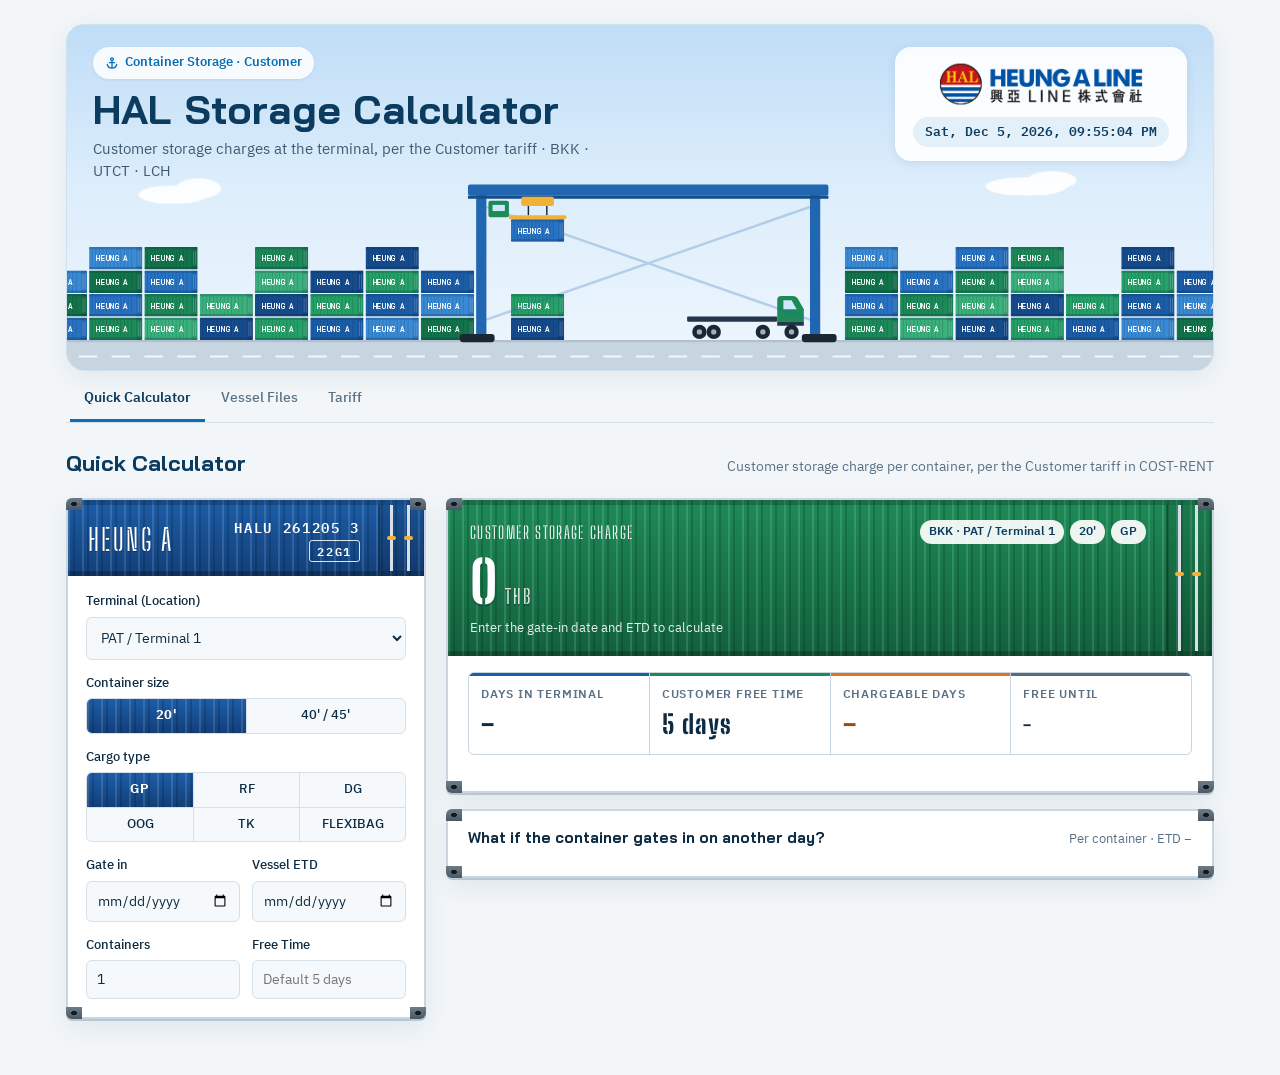
==== index.html @ 751716df "Terminal list: merge LCIT B5 and C3 into LCIT B5/C3 Co-Authored-By: Claude Sonnet 5.5 <noreply@anthr" ====
<!doctype html>
<html lang="en">
<head>
<meta charset="utf-8">
<meta name="viewport" content="width=device-width,initial-scale=1,viewport-fit=cover">
<title>HAL Storage Calculator</title>
<link rel="preconnect" href="https://fonts.googleapis.com">
<link rel="preconnect" href="https://fonts.gstatic.com" crossorigin>
<link rel="stylesheet" href="https://fonts.googleapis.com/css2?family=Bai+Jamjuree:wght@500;600;700&family=IBM+Plex+Sans+Thai:wght@400;500;600&family=IBM+Plex+Mono:wght@400;500;600&family=Big+Shoulders+Stencil+Display:wght@700;800&display=swap">
<link rel="stylesheet" href="assets/app.css?v=20261013n">
</head>
<body>
<header class="hero">
  <div class="hero-card">
    <div class="hero-top">
      <div class="hero-copy">
        <span class="hero-pill"><svg viewBox="0 0 16 16" width="14" height="14" aria-hidden="true"><path d="M8 2.2a1.6 1.6 0 1 1 0 3.2 1.6 1.6 0 0 1 0-3.2zM8 5.4v8.4M5 7.6h6M2.6 9.6c.4 2.6 2.6 4.2 5.4 4.2s5-1.6 5.4-4.2" fill="none" stroke="currentColor" stroke-width="1.5" stroke-linecap="round"/></svg>Container Storage · Customer</span>
        <h1>HAL Storage Calculator</h1>
        <p>Customer storage charges at the terminal, per the Customer tariff · BKK · UTCT · LCH</p>
      </div>
      <div class="hero-brand">
        <img class="brand-logo" src="logo.png?v=20261013n" alt="Heung-A Line 興亞LINE株式會社" width="234" height="53">
        <span class="hero-clock" id="hero-clock">&nbsp;</span>
      </div>
    </div>
    <div class="hero-scene" id="hero-scene"></div>
  </div>
  <nav aria-label="Pages">
    <a href="./" aria-current="page">Quick Calculator</a>
    <a href="file.html">Vessel Files</a>
    <a href="tariff.html">Tariff</a>
  </nav>
</header>

<main>
<div class="page-h"><h2>Quick Calculator</h2><p>Customer storage charge per container, per the Customer tariff in COST-RENT</p></div>
<section id="view-quick" class="qc">
  <form class="panel ctr" id="qform" autocomplete="off">
    <div class="ctr-band blue" aria-hidden="true">
      <span class="ctr-brand stencil">HEUNG A</span>
      <span class="ctr-plate"><span class="ctr-no" id="q-ctrno">HALU 261013 0</span><span class="ctr-iso" id="q-iso">22G1</span></span>
      <span class="ctr-doors"></span>
    </div>
    <div class="field">
      <label for="q-loc">Terminal (Location)</label>
      <select id="q-loc"></select>
    </div>
    <div class="field">
      <span class="label" style="text-transform:none;letter-spacing:0;font-size:13px;color:var(--ink);font-weight:500">Container size</span>
      <div class="seg" role="radiogroup" aria-label="Container size">
        <input type="radio" name="size" id="q-s20" value="20'" checked><label for="q-s20">20'</label>
        <input type="radio" name="size" id="q-s40" value="40'"><label for="q-s40">40' / 45'</label>
      </div>
    </div>
    <div class="field">
      <span class="label" style="text-transform:none;letter-spacing:0;font-size:13px;color:var(--ink);font-weight:500">Cargo type</span>
      <div class="seg g3" role="radiogroup" aria-label="Cargo type">
        <input type="radio" name="cargo" id="q-gp" value="GP" checked><label for="q-gp">GP</label>
        <input type="radio" name="cargo" id="q-rf" value="RF"><label for="q-rf">RF</label>
        <input type="radio" name="cargo" id="q-dg" value="DG"><label for="q-dg">DG</label>
        <input type="radio" name="cargo" id="q-oog" value="OOG"><label for="q-oog">OOG</label>
        <input type="radio" name="cargo" id="q-tk" value="TK"><label for="q-tk">TK</label>
        <input type="radio" name="cargo" id="q-flexi" value="FLEXIBAG"><label for="q-flexi">FLEXIBAG</label>
      </div>
    </div>
    <div class="row2">
      <div class="field"><label for="q-in">Gate in</label><input type="date" id="q-in"></div>
      <div class="field"><label for="q-etd">Vessel ETD</label><input type="date" id="q-etd"></div>
    </div>
    <div class="row2">
      <div class="field"><label for="q-qty">Containers</label><input type="number" id="q-qty" min="1" step="1" value="1" inputmode="numeric"></div>
      <div class="field"><label for="q-sft">Free Time</label><input type="number" id="q-sft" min="0" step="1" placeholder="None" inputmode="numeric"></div>
    </div>
  </form>

  <div class="result">
    <article class="panel ticket ctr" aria-live="polite">
      <div class="ctr-band green ticket-top">
        <div class="ticket-sum">
          <span class="band-label stencil">Customer storage charge</span>
          <div class="big" id="r-total">0<small>THB</small></div>
          <span class="band-note" id="r-note"></span>
        </div>
        <div class="chips" id="r-chips"></div>
        <span class="ctr-doors"></span>
      </div>
      <div class="timeline">
        <div><span class="label">Days in terminal</span><span class="v" id="r-stay">–</span></div>
        <div><span class="label">Customer free time</span><span class="v" id="r-ft">–</span></div>
        <div><span class="label">Chargeable days</span><span class="v hot" id="r-days">–</span></div>
        <div><span class="label">Free until</span><span class="v" id="r-freeuntil" style="font-size:16px">–</span></div>
      </div>
      <table class="brk"><tbody id="r-brk"></tbody></table>
    </article>

    <article class="panel strip ctr">
      <div class="strip-head">
        <h3 style="font-size:15px">What if the container gates in on another day?</h3>
        <span class="total-note">Per container · ETD <span class="mono" id="s-etd"></span></span>
      </div>
      <div class="bars" id="s-bars"></div>
    </article>
  </div>
</section>
</main>

<script src="assets/core.js?v=20261013n"></script>
<script src="assets/hero.js?v=20261013n"></script>
<script src="assets/quick.js?v=20261013n"></script>
</body>
</html>
---- assets/app.css ----
/* Layout: light harbour-office look. White header with a navy deck stripe and container-stack mark, page tabs as links;
   pages: quick calculator (form + result), vessel files (area tiles over a yard-list table), tariff.
   Single light theme by choice: sea blue for navigation, signal orange for money owed, navy for emphasis. */
:root{
  color-scheme:light;
  --bg:#F2F6F9; --surface:#FFFFFF; --sunken:#F6F9FB; --ink:#0D2B42; --muted:#5A7186; --line:#D5E0E8;
  --head:#0B3B5E; --head-ink:#FFFFFF; --head-muted:#A9C3D6;
  --sea:#0A6EB4; --sea-soft:#E3F0FA;
  --accent:#E2731C; --accent-soft:#FDEEDF; --accent-ink:#9A4A0C;
  --good:#1E8455; --good-soft:#E0F3EA; --warn:#C0352B; --warn-soft:#FBE7E5; --dg:#C0352B; --rf:#0F7A9A; --rf-soft:#E0F2F7;
  --f-display:"Bai Jamjuree","IBM Plex Sans Thai",system-ui,sans-serif;
  --f-body:"IBM Plex Sans Thai",system-ui,-apple-system,"Segoe UI",sans-serif;
  --f-mono:"IBM Plex Mono",ui-monospace,Consolas,monospace;
  --r:8px;
}
*{box-sizing:border-box}
body{background:var(--bg);color:var(--ink);font-family:var(--f-body);font-size:14px;line-height:1.5}
.num,.mono{font-family:var(--f-mono);font-variant-numeric:tabular-nums}
h1,h2,h3{font-family:var(--f-display);text-wrap:balance;margin:0}
button,input,select{font:inherit;color:inherit}
:focus-visible{outline:2px solid var(--sea);outline-offset:2px}

/* hero header: sky card with title, HEUNG A LINE brand + clock, animated container yard; page tabs underneath */
.hero{max-width:1180px;margin:0 auto;padding:16px 16px 0}
.hero-card{position:relative;border-radius:18px;overflow:hidden;border:1px solid #CFE0EE;
  background:linear-gradient(180deg,#BFDDF7 0%,#DCEDFB 45%,#EEF6FD 100%);box-shadow:0 6px 24px rgba(11,59,94,.08)}
.hero-top{position:relative;z-index:1;display:flex;flex-wrap:wrap;justify-content:space-between;align-items:flex-start;gap:16px 24px;padding:22px 26px 0}
.hero-copy{display:grid;gap:8px;min-width:0;max-width:62ch}
.hero-pill{display:inline-flex;align-items:center;gap:6px;width:fit-content;padding:6px 12px;border-radius:999px;background:rgba(255,255,255,.85);color:var(--sea);font-weight:600;font-size:13px;box-shadow:0 1px 3px rgba(11,59,94,.08)}
.hero h1{font-family:var(--f-display);font-size:clamp(26px,3.4vw,40px);font-weight:700;color:var(--head);letter-spacing:.005em;line-height:1.1}
.hero-copy p{margin:0;color:#3D5A73;font-size:15px}
.hero-brand{display:grid;gap:10px;justify-items:center;padding:14px 18px;border-radius:16px;background:rgba(255,255,255,.9);box-shadow:0 2px 10px rgba(11,59,94,.10)}
.brand-logo{display:block;height:auto;width:clamp(180px,16vw,234px);max-width:100%}
.hal-badge{display:grid;place-items:center;width:44px;height:44px;border-radius:50%;background:linear-gradient(180deg,#C8312B 0 50%,#1C5DA8 50% 100%);color:#fff;font-family:var(--f-display);font-weight:700;font-size:13px;letter-spacing:.04em;box-shadow:inset 0 0 0 2px #fff,0 0 0 1px #1C5DA8}
.brand-name{display:grid;line-height:1.1}
.brand-name b{font-family:var(--f-display);font-size:22px;font-weight:700;color:#1C5DA8;letter-spacing:.02em}
.brand-name small{font-size:11.5px;color:var(--muted);letter-spacing:.12em;text-transform:uppercase}
.hero-clock{font-family:var(--f-mono);font-size:13px;font-weight:600;color:var(--head);background:var(--sea-soft);padding:5px 12px;border-radius:999px;font-variant-numeric:tabular-nums}
.hero-scene{height:clamp(150px,16vw,210px);margin-top:-18px}
.hero-scene svg{display:block}
.hero nav{display:flex;gap:2px;flex-wrap:wrap;padding:6px 4px 0;border-bottom:1px solid var(--line)}
.hero nav a{display:block;border-bottom:3px solid transparent;color:var(--muted);padding:10px 14px 11px;font-weight:500;text-decoration:none;white-space:nowrap}
.hero nav a:hover{color:var(--head)}
.hero nav a[aria-current="page"]{color:var(--head);font-weight:600;border-bottom-color:var(--sea)}
.hero-clock{white-space:nowrap}
@media (max-width:640px){.hero-clock{font-size:11.5px;padding:4px 10px}.hero-top{padding:16px 16px 0}.hero-brand{justify-items:start;width:100%}.brand-name b{font-size:18px}}
.page-h{display:flex;flex-wrap:wrap;align-items:baseline;justify-content:space-between;gap:4px 16px;margin-bottom:18px}
.page-h h2{font-size:22px;color:var(--head)}
.page-h p{margin:0;color:var(--muted);font-size:13.5px;max-width:70ch}
a{color:var(--sea)}

main{max-width:1180px;margin:0 auto;padding-inline:16px;padding-block:24px 48px}
.panel{background:var(--surface);border:1px solid var(--line);border-radius:var(--r)}
.label{font-size:11.5px;text-transform:uppercase;letter-spacing:.07em;color:var(--muted);font-weight:600}

/* quick calc */
.qc{display:grid;grid-template-columns:minmax(0,360px) minmax(0,1fr);gap:20px;align-items:start}
@media (max-width:820px){.qc{grid-template-columns:minmax(0,1fr)}}
form.panel{padding:18px;display:grid;gap:14px}
.field{display:grid;gap:5px}
.field label{font-size:13px;font-weight:500}
.field small{color:var(--muted);font-size:12px}
.row2{display:grid;grid-template-columns:1fr 1fr;gap:12px}
input[type=date],input[type=number],input[type=search],select{width:100%;background:var(--sunken);border:1px solid var(--line);border-radius:6px;padding:8px 10px;min-height:38px}
.seg{display:flex;border:1px solid var(--line);border-radius:6px;overflow:hidden;background:var(--sunken)}
.seg input{position:absolute;opacity:0;pointer-events:none}
.seg label{flex:1;text-align:center;padding:7px 4px;cursor:pointer;font-size:13px;border-left:1px solid var(--line)}
.seg label:first-of-type{border-left:0}
.seg input:checked+label{background:var(--head);color:var(--head-ink);font-weight:600}
.seg input:focus-visible+label{outline:2px solid var(--sea);outline-offset:-2px}
.seg.g3{display:grid;grid-template-columns:repeat(3,minmax(0,1fr))}
.seg.g3 label:nth-of-type(3n+1){border-left:0}
.seg.g3 label:nth-of-type(n+4){border-top:1px solid var(--line)}
.divider{border:0;border-top:1px dashed var(--line);margin:2px 0}

.result{display:grid;gap:16px;min-width:0}
.ticket{padding:20px;display:grid;gap:16px}
.ticket-top{display:flex;flex-wrap:wrap;justify-content:space-between;gap:12px;align-items:flex-start}
.chips{display:flex;flex-wrap:wrap;gap:6px}
.chip{display:inline-flex;align-items:center;gap:4px;font-size:12px;font-weight:600;padding:2px 8px;border-radius:999px;background:var(--sunken);border:1px solid var(--line);color:var(--muted);white-space:nowrap}
.chip.dg{background:var(--warn-soft);color:var(--dg);border-color:transparent}
.chip.rf{background:var(--rf-soft);color:var(--rf);border-color:transparent}
.chip.acc{background:var(--accent-soft);color:var(--accent-ink);border-color:transparent}
.chip.ok{background:var(--good-soft);color:var(--good);border-color:transparent}
.big{font-family:var(--f-mono);font-size:40px;font-weight:600;line-height:1.05;font-variant-numeric:tabular-nums}
.big small{font-size:15px;color:var(--muted);font-weight:500;margin-left:6px}
.total-note{color:var(--muted);font-size:13px}
.timeline{display:grid;grid-template-columns:repeat(4,minmax(0,1fr));gap:1px;background:var(--line);border:1px solid var(--line);border-radius:6px;overflow:hidden}
@media (max-width:520px){.timeline{grid-template-columns:repeat(2,minmax(0,1fr))}}
.timeline div{background:var(--sunken);padding:10px 12px;display:grid;gap:2px}
.timeline .v{font-family:var(--f-mono);font-size:20px;font-weight:600}
.timeline .v.hot{color:var(--accent-ink)}
table{border-collapse:collapse;width:100%}
.brk td{padding:7px 0;border-bottom:1px solid var(--line)}
.brk td:last-child{text-align:right}
.brk tr:last-child td{border-bottom:0}
.brk .diff td{color:var(--muted);font-size:12.5px}
.cust{padding:16px 20px;display:grid;gap:10px}
.cust-grid{display:flex;flex-wrap:wrap;gap:8px 28px}
.cust-grid div{display:grid}
.cust-grid .v{font-family:var(--f-mono);font-size:18px;font-weight:600}

.strip{padding:16px 20px;display:grid;gap:10px}
.strip-head{display:flex;justify-content:space-between;flex-wrap:wrap;gap:6px;align-items:baseline}
.bars{display:grid;gap:3px}
.bar{display:grid;grid-template-columns:118px minmax(0,1fr) 80px;gap:10px;align-items:center;font-size:12.5px;padding:1px 4px;border-radius:4px}
.bar .d{font-family:var(--f-mono);color:var(--muted);white-space:nowrap}
.bar .track{height:12px;background:var(--sunken);border-radius:3px;position:relative;overflow:hidden}
.bar .fill{position:absolute;inset:0 auto 0 0;background:var(--line);border-radius:3px}
.bar.free .fill{background:var(--good-soft)}
.bar.paid .fill{background:var(--accent)}
.bar .a{font-family:var(--f-mono);text-align:right;font-variant-numeric:tabular-nums}
.bar.sel{background:var(--accent-soft)}
.bar.sel .d,.bar.sel .a{color:var(--accent-ink);font-weight:600}

/* file mode */
.drop{border:2px dashed var(--line);border-radius:var(--r);padding:26px 20px;text-align:center;display:grid;gap:8px;justify-items:center;background:var(--surface);cursor:pointer;transition:border-color .15s,background .15s}
.drop:hover,.drop.over{border-color:var(--sea);background:var(--sea-soft)}
.drop strong{font-family:var(--f-display);font-size:17px}
.drop p{margin:0;color:var(--muted);font-size:13px;max-width:60ch}
.btn{border:1px solid var(--line);background:var(--surface);border-radius:6px;padding:7px 12px;cursor:pointer;font-weight:500;min-height:36px}
.btn:hover{border-color:var(--sea)}
.btn.primary{background:var(--head);color:var(--head-ink);border-color:var(--head)}
.files{display:flex;flex-wrap:wrap;gap:8px;align-items:center;margin-top:14px}
.areas{display:grid;grid-template-columns:repeat(4,minmax(0,1fr));gap:12px;margin-top:18px}
@media (max-width:860px){.areas{grid-template-columns:repeat(2,minmax(0,1fr))}}
@media (max-width:420px){.areas{grid-template-columns:minmax(0,1fr)}}
.area{padding:14px 16px;display:grid;gap:6px;border-top:4px solid var(--line)}
.area.has{border-top-color:var(--accent)}
.area.grand{background:var(--head);color:var(--head-ink);border-color:var(--head)}
.area.grand .label,.area.grand .sub{color:var(--head-muted)}
.area .amt{font-family:var(--f-mono);font-size:24px;font-weight:600}
.area .sub{color:var(--muted);font-size:12.5px}
.section-h{display:flex;flex-wrap:wrap;justify-content:space-between;align-items:center;gap:10px;margin:26px 0 10px}
.section-h h2{font-size:18px}
.tools{display:flex;flex-wrap:wrap;gap:8px;align-items:center}
.tools input[type=search]{width:220px;min-height:36px}
.filt{display:flex;border:1px solid var(--line);border-radius:6px;overflow:hidden}
.filt button{border:0;border-left:1px solid var(--line);background:var(--surface);padding:6px 11px;cursor:pointer;min-height:34px}
.filt button:first-child{border-left:0}
.filt button[aria-pressed="true"]{background:var(--head);color:var(--head-ink)}
.check{display:inline-flex;gap:6px;align-items:center;font-size:13px;cursor:pointer}
.scroll{overflow-x:auto;border:1px solid var(--line);border-radius:var(--r);background:var(--surface)}
.grid th{font-size:11.5px;text-transform:uppercase;letter-spacing:.05em;color:var(--muted);text-align:left;padding:9px 10px;border-bottom:1px solid var(--line);background:var(--sunken);white-space:nowrap;position:sticky;top:0}
.grid td{padding:7px 10px;border-bottom:1px solid var(--line);white-space:nowrap;vertical-align:middle}
.grid tr:last-child td{border-bottom:0}
.grid .r{text-align:right}
.grid td.shp{max-width:240px;overflow:hidden;text-overflow:ellipsis}
.grid tr.paid td.amt{color:var(--accent-ink);font-weight:600}
.grid tfoot td{background:var(--sunken);font-weight:600;border-top:1px solid var(--line)}
.ftin{width:58px;min-height:30px;padding:3px 6px;text-align:right;background:var(--sunken);border:1px solid var(--line);border-radius:4px;font-family:var(--f-mono)}
.ftin.set{border-color:var(--accent);background:var(--accent-soft);color:var(--accent-ink)}
.slots{display:flex;flex-wrap:wrap;gap:8px;width:100%}
.slot{display:inline-flex;gap:6px;align-items:center;padding:5px 10px;border-radius:6px;border:1px dashed var(--line);color:var(--muted);font-weight:600;font-size:13px}
.slot span{font-weight:400}
.slot.on{border-style:solid;border-color:var(--good);color:var(--good);background:var(--good-soft)}
.chip .x{border:0;background:none;color:inherit;cursor:pointer;padding:0 0 0 4px;font-size:15px;line-height:1}
.dash-top{display:flex;flex-wrap:wrap;gap:8px;align-items:center;margin-bottom:16px}
.dash-top select{width:auto;min-height:36px}
.dash-top .spacer{flex:1}
.dash-empty{padding:24px;display:grid;gap:6px;text-align:center;justify-items:center}
.dash-empty p{margin:0;color:var(--muted);max-width:60ch}
.hbars{display:grid;gap:4px}
.hb{display:grid;grid-template-columns:minmax(110px,190px) minmax(0,1fr) 110px;gap:10px;align-items:center;font-size:12.5px;padding:2px 4px;border-radius:4px}
.hb:hover{background:var(--sunken)}
.hb .lab{white-space:nowrap;overflow:hidden;text-overflow:ellipsis}
.hb .track{position:relative;height:12px}
.hb .fillbar{position:absolute;left:0;top:0;bottom:0;background:var(--accent);border-radius:0 3px 3px 0}
.hb .zero{position:absolute;left:0;top:0;bottom:0;width:2px;background:var(--line)}
.hb .val{text-align:right;font-family:var(--f-mono);font-variant-numeric:tabular-nums;color:var(--muted)}
.hb .val b{color:var(--ink)}
.hbars.wide .hb{grid-template-columns:minmax(180px,300px) minmax(0,1fr) 110px}
.hbars.wide .hb .lab{white-space:normal;overflow:visible;line-height:1.3}
.dash-grid{display:grid;grid-template-columns:repeat(2,minmax(0,1fr));gap:16px}
@media (max-width:860px){.dash-grid{grid-template-columns:minmax(0,1fr)}.hb{grid-template-columns:110px minmax(0,1fr) 92px}.hbars.wide .hb{grid-template-columns:minmax(0,1fr) 110px;row-gap:3px}.hbars.wide .hb .lab{grid-column:1/-1}}
.dash-grid .panel{padding:14px 16px;min-width:0}
.dash-grid h3{font-size:15px;margin-bottom:2px}
.linkbtn{background:none;border:0;padding:0;color:var(--rf);cursor:pointer;text-decoration:underline;font:inherit;text-align:left}
.btn.sm{min-height:28px;padding:3px 9px;font-size:12.5px}
.btn.danger{color:var(--warn);border-color:var(--warn)}
tr.detail>td{background:var(--sunken);padding:10px}
tr.detail .scroll{max-height:420px;overflow:auto}
.warns{margin-top:14px;padding:12px 16px;background:var(--warn-soft);color:var(--warn);border-radius:var(--r);font-size:13px;display:grid;gap:3px}
.empty{color:var(--muted);text-align:center;padding:24px}
.copybox{width:100%;height:120px;margin-top:8px;font-family:var(--f-mono);font-size:12px;background:var(--sunken);border:1px solid var(--line);border-radius:6px;padding:8px}

/* tariff */
.tariff{display:grid;grid-template-columns:repeat(2,minmax(0,1fr));gap:16px}
@media (max-width:820px){.tariff{grid-template-columns:minmax(0,1fr)}}
.tcard{padding:16px 18px;display:grid;gap:10px;min-width:0}
.tcard h3{font-size:16px;display:flex;gap:8px;align-items:center;flex-wrap:wrap}
.tcard p{margin:0;color:var(--muted);font-size:13px}
.tt th,.tt td{padding:6px 8px;border-bottom:1px solid var(--line);text-align:right;white-space:nowrap}
.tt th:first-child,.tt td:first-child{text-align:left}
.tt th{font-size:11.5px;color:var(--muted);font-weight:600}
.notes{margin-top:16px;padding:16px 18px;display:grid;gap:6px;font-size:13.5px}
.notes ul{margin:0;padding-left:18px;display:grid;gap:4px}
@media (prefers-reduced-motion:reduce){*{transition:none!important}}
/* CUST ETD (customer side) */
.cetd{width:138px;min-height:30px;padding:3px 6px;background:var(--sunken);border:1px solid var(--line);border-radius:4px;font-family:var(--f-mono);font-size:12.5px}
.cetd.set{border-color:var(--sea);background:var(--sea-soft);color:var(--head)}
.cetd.miss{border-color:var(--accent);border-style:dashed}
.grid th.cc{background:var(--sea-soft);color:var(--head)}
.grid td.cc{background:var(--sunken)}
.grid td.camt{color:var(--accent-ink);font-weight:600}
.csum{margin:0 0 12px;padding:14px 16px;display:flex;flex-wrap:wrap;align-items:baseline;gap:6px 18px;background:var(--surface);border:1px solid var(--line);border-left:4px solid var(--accent);border-radius:var(--r)}
.csum .amt{font-family:var(--f-mono);font-size:24px;font-weight:600;color:var(--head)}
.csum .amt small{font-size:13px;color:var(--muted);font-weight:500}
.csum .miss{color:var(--accent-ink)}

/* full-width page (vessel files): wide tables fit the screen */
body.wide main, body.wide .hero{max-width:none}
body.wide main{padding-inline:clamp(16px,2vw,32px)}
body.wide .hero{padding-inline:clamp(16px,2vw,32px)}
body.wide .grid th, body.wide .grid td{padding-inline:7px}
body.wide .grid td.shp{max-width:220px}
.grid input.ftin{width:56px;min-width:56px}
.grid input.cetd{width:136px;min-width:136px}

/* keep hidden things hidden on hosts without a reset (e.g. GitHub Pages) */
[hidden]{display:none!important}

/* full-width tables: wrap long text instead of scrolling sideways */
body.wide .grid{font-size:13px}
body.wide .grid th{white-space:normal;line-height:1.25;vertical-align:bottom}
body.wide .grid td{padding-block:6px}
body.wide .grid td.shp{white-space:normal;max-width:none;min-width:150px;overflow:visible;text-overflow:clip;line-height:1.3}
body.wide .grid td.mono{font-size:12.5px}
body.wide .grid td[style*="display:flex"]{flex-wrap:wrap}

/* ===== Quick Calculator: container look =====
   panels = container sides: corrugated steel bands, corner castings, door locking rods, stencil markings */
:root{
  --ctr-blue:#1C5DA8; --ctr-blue-d:#123F78; --ctr-green:#1D8A57; --ctr-green-d:#12613C; --steel:#5C6B78;
  --f-stencil:"Big Shoulders Stencil Display","Bai Jamjuree",Impact,sans-serif;
  /* corrugation: light/dark ribs every 14px */
  --ribs:repeating-linear-gradient(90deg,rgba(255,255,255,.13) 0 2px,rgba(255,255,255,0) 2px 5px,rgba(0,0,0,.16) 5px 7px,rgba(0,0,0,0) 7px 14px);
  /* ISO corner casting (steel block) and its oval hole, drawn as separate layers per corner */
  --cast:linear-gradient(#6E7C88,#4B5864);
  --hole:radial-gradient(ellipse 3px 2.2px at 50% 50%,#0E1B26 92%,transparent 100%);
}
.stencil{font-family:var(--f-stencil);text-transform:uppercase;letter-spacing:.08em}
.ctr{position:relative;border:2px solid #C9D6E2;border-radius:6px;box-shadow:0 2px 0 #B8C7D4,0 10px 24px rgba(11,59,94,.08)}
.ctr::after{content:"";position:absolute;inset:-2px;pointer-events:none;border-radius:6px;z-index:2;
  background:
    var(--hole) left top/16px 12px no-repeat,var(--hole) right top/16px 12px no-repeat,
    var(--hole) left bottom/16px 12px no-repeat,var(--hole) right bottom/16px 12px no-repeat,
    var(--cast) left top/16px 12px no-repeat,var(--cast) right top/16px 12px no-repeat,
    var(--cast) left bottom/16px 12px no-repeat,var(--cast) right bottom/16px 12px no-repeat}
.ctr-band{position:relative;color:#fff;overflow:hidden;
  box-shadow:inset 0 5px 0 rgba(0,0,0,.20),inset 0 -5px 0 rgba(0,0,0,.24)}
.ctr-band.blue{background:var(--ribs),linear-gradient(180deg,var(--ctr-blue),var(--ctr-blue-d))}
.ctr-band.green{background:var(--ribs),linear-gradient(180deg,var(--ctr-green),var(--ctr-green-d))}
/* door end: two locking rods with handles on the right edge */
.ctr-doors{position:absolute;top:5px;bottom:5px;right:0;width:46px;
  background:linear-gradient(90deg,rgba(0,0,0,.22) 0 2px,transparent 2px),
    linear-gradient(90deg,transparent 12px,#D7E0E8 12px 15px,transparent 15px 29px,#D7E0E8 29px 32px,transparent 32px),
    rgba(0,0,0,.10)}
.ctr-doors::before,.ctr-doors::after{content:"";position:absolute;width:9px;height:4px;border-radius:2px;background:#F2B23A;top:46%}
.ctr-doors::before{left:9px}.ctr-doors::after{left:26px}

/* form: blue container */
form.ctr{padding-top:0}
form.ctr .ctr-band{margin:0 -18px 2px;padding:16px 64px 14px 20px;border-radius:4px 4px 0 0;display:flex;flex-wrap:wrap;align-items:center;justify-content:space-between;gap:8px 14px}
.ctr-brand{font-size:30px;line-height:1;text-shadow:0 1px 0 rgba(0,0,0,.25)}
.ctr-plate{display:grid;justify-items:end;gap:3px;font-family:var(--f-mono);font-weight:600}
.ctr-no{font-size:14px;letter-spacing:.12em}
.ctr-iso{font-size:12px;letter-spacing:.14em;padding:1px 7px;border:1.5px solid rgba(255,255,255,.85);border-radius:3px}

/* segmented choices: selected one becomes a little corrugated container */
.seg input:checked+label{background:var(--ribs),linear-gradient(180deg,var(--ctr-blue),var(--ctr-blue-d));color:#fff;font-weight:700;letter-spacing:.04em}
.seg input[value="RF"]:checked+label,.seg input[value="TK"]:checked+label{background:var(--ribs),linear-gradient(180deg,var(--ctr-green),var(--ctr-green-d))}
.seg input[value="DG"]:checked+label{background:var(--ribs),linear-gradient(180deg,#C0352B,#8E231C)}

/* result: green container */
.ticket.ctr{padding-top:0}
.ticket.ctr .ctr-band{margin:0 -20px;padding:20px 66px 18px 22px;border-radius:4px 4px 0 0;display:flex;flex-wrap:wrap;justify-content:space-between;align-items:flex-start;gap:12px}
.ticket-sum{display:grid;gap:6px}
.band-label{font-size:17px;opacity:.95}
.ticket.ctr .big{font-family:var(--f-stencil);font-size:58px;font-weight:800;letter-spacing:.03em;color:#fff;text-shadow:0 2px 0 rgba(0,0,0,.25)}
.ticket.ctr .big small{color:rgba(255,255,255,.85);font-family:var(--f-stencil);font-size:20px;letter-spacing:.1em}
.band-note{font-size:13px;color:rgba(255,255,255,.9)}
.ticket.ctr .chips .chip{background:rgba(255,255,255,.92);border-color:transparent;color:var(--head)}
.ticket.ctr .chips .chip.rf{color:var(--rf)}.ticket.ctr .chips .chip.dg{color:var(--dg)}.ticket.ctr .chips .chip.acc{color:var(--accent-ink)}
/* timeline cells look like stencilled data panels on a door */
.ticket.ctr .timeline{background:#C9D6E2;border-color:#C9D6E2}
.ticket.ctr .timeline div{background:var(--surface);border-top:3px solid var(--ctr-blue)}
.ticket.ctr .timeline div:nth-child(2){border-top-color:var(--ctr-green)}
.ticket.ctr .timeline div:nth-child(3){border-top-color:var(--accent)}
.ticket.ctr .timeline div:nth-child(4){border-top-color:var(--steel)}
.ticket.ctr .timeline .v{font-family:var(--f-stencil);font-size:26px;font-weight:800;letter-spacing:.03em}

/* what-if strip: bars are little containers */
.strip.ctr .bar .track{height:14px;border-radius:2px;background:#EAF0F5}
.strip.ctr .bar.paid .fill{background:var(--ribs),linear-gradient(180deg,var(--ctr-blue),var(--ctr-blue-d));border-radius:2px}
.strip.ctr .bar.free .fill{background:var(--ribs),linear-gradient(180deg,#8FD3B0,#6DBF95);opacity:.55;border-radius:2px}
.strip.ctr .bar.sel{background:var(--accent-soft)}
.strip.ctr .bar.sel .fill{background:var(--ribs),linear-gradient(180deg,#F08A2E,#C9661A)}

@media (max-width:520px){.ctr-brand{font-size:24px}.ticket.ctr .big{font-size:44px}.ticket.ctr .ctr-band{padding-right:56px}}
/* keep form fields inside the container box on narrow screens */
.qc .row2{grid-template-columns:minmax(0,1fr) minmax(0,1fr)}
.qc input,.qc select{min-width:0;max-width:100%}
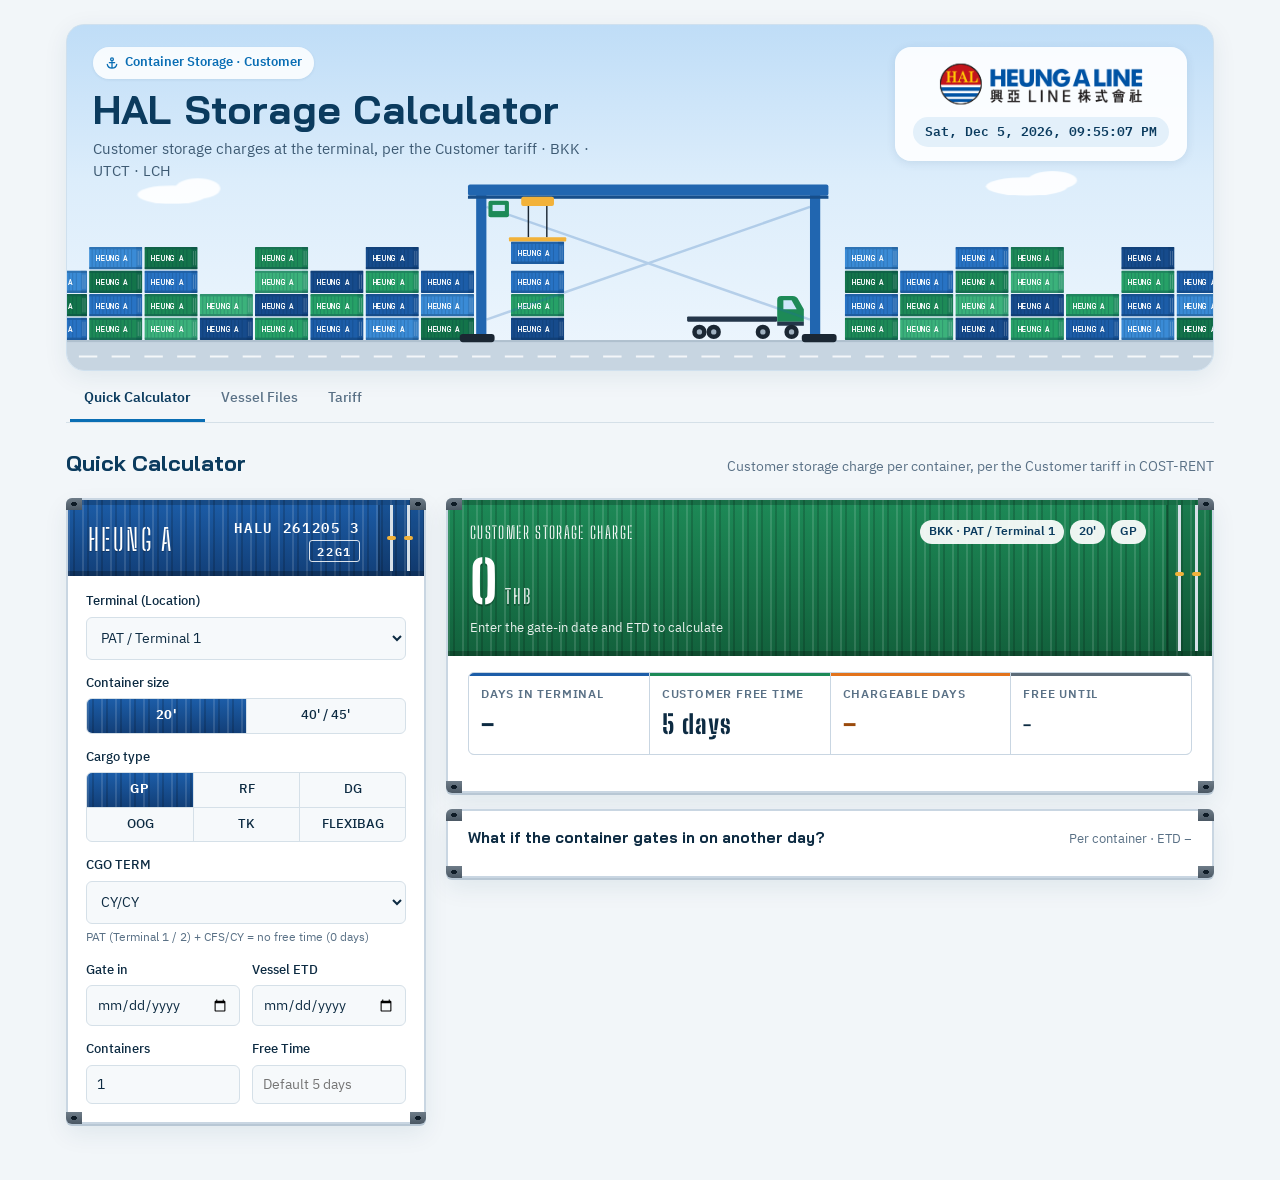
==== commit 1f6ee11b: "Restore CGO TERM: PAT + CFS/CY means no customer free time - Quick Calculator has the CGO TERM selec" ====
--- a/index.html
+++ b/index.html
@@ -7,7 +7,7 @@
 <link rel="preconnect" href="https://fonts.googleapis.com">
 <link rel="preconnect" href="https://fonts.gstatic.com" crossorigin>
 <link rel="stylesheet" href="https://fonts.googleapis.com/css2?family=Bai+Jamjuree:wght@500;600;700&family=IBM+Plex+Sans+Thai:wght@400;500;600&family=IBM+Plex+Mono:wght@400;500;600&family=Big+Shoulders+Stencil+Display:wght@700;800&display=swap">
-<link rel="stylesheet" href="assets/app.css?v=20261013n">
+<link rel="stylesheet" href="assets/app.css?v=20261013o">
 </head>
 <body>
 <header class="hero">
@@ -19,7 +19,7 @@
         <p>Customer storage charges at the terminal, per the Customer tariff · BKK · UTCT · LCH</p>
       </div>
       <div class="hero-brand">
-        <img class="brand-logo" src="logo.png?v=20261013n" alt="Heung-A Line 興亞LINE株式會社" width="234" height="53">
+        <img class="brand-logo" src="logo.png?v=20261013o" alt="Heung-A Line 興亞LINE株式會社" width="234" height="53">
         <span class="hero-clock" id="hero-clock">&nbsp;</span>
       </div>
     </div>
@@ -63,6 +63,11 @@
         <input type="radio" name="cargo" id="q-flexi" value="FLEXIBAG"><label for="q-flexi">FLEXIBAG</label>
       </div>
     </div>
+    <div class="field">
+      <label for="q-cgo">CGO TERM</label>
+      <select id="q-cgo"><option value="CY/CY">CY/CY</option><option value="CFS/CY">CFS/CY</option></select>
+      <small>PAT (Terminal 1 / 2) + CFS/CY = no free time (0 days)</small>
+    </div>
     <div class="row2">
       <div class="field"><label for="q-in">Gate in</label><input type="date" id="q-in"></div>
       <div class="field"><label for="q-etd">Vessel ETD</label><input type="date" id="q-etd"></div>
@@ -104,8 +109,8 @@
 </section>
 </main>
 
-<script src="assets/core.js?v=20261013n"></script>
-<script src="assets/hero.js?v=20261013n"></script>
-<script src="assets/quick.js?v=20261013n"></script>
+<script src="assets/core.js?v=20261013o"></script>
+<script src="assets/hero.js?v=20261013o"></script>
+<script src="assets/quick.js?v=20261013o"></script>
 </body>
 </html>
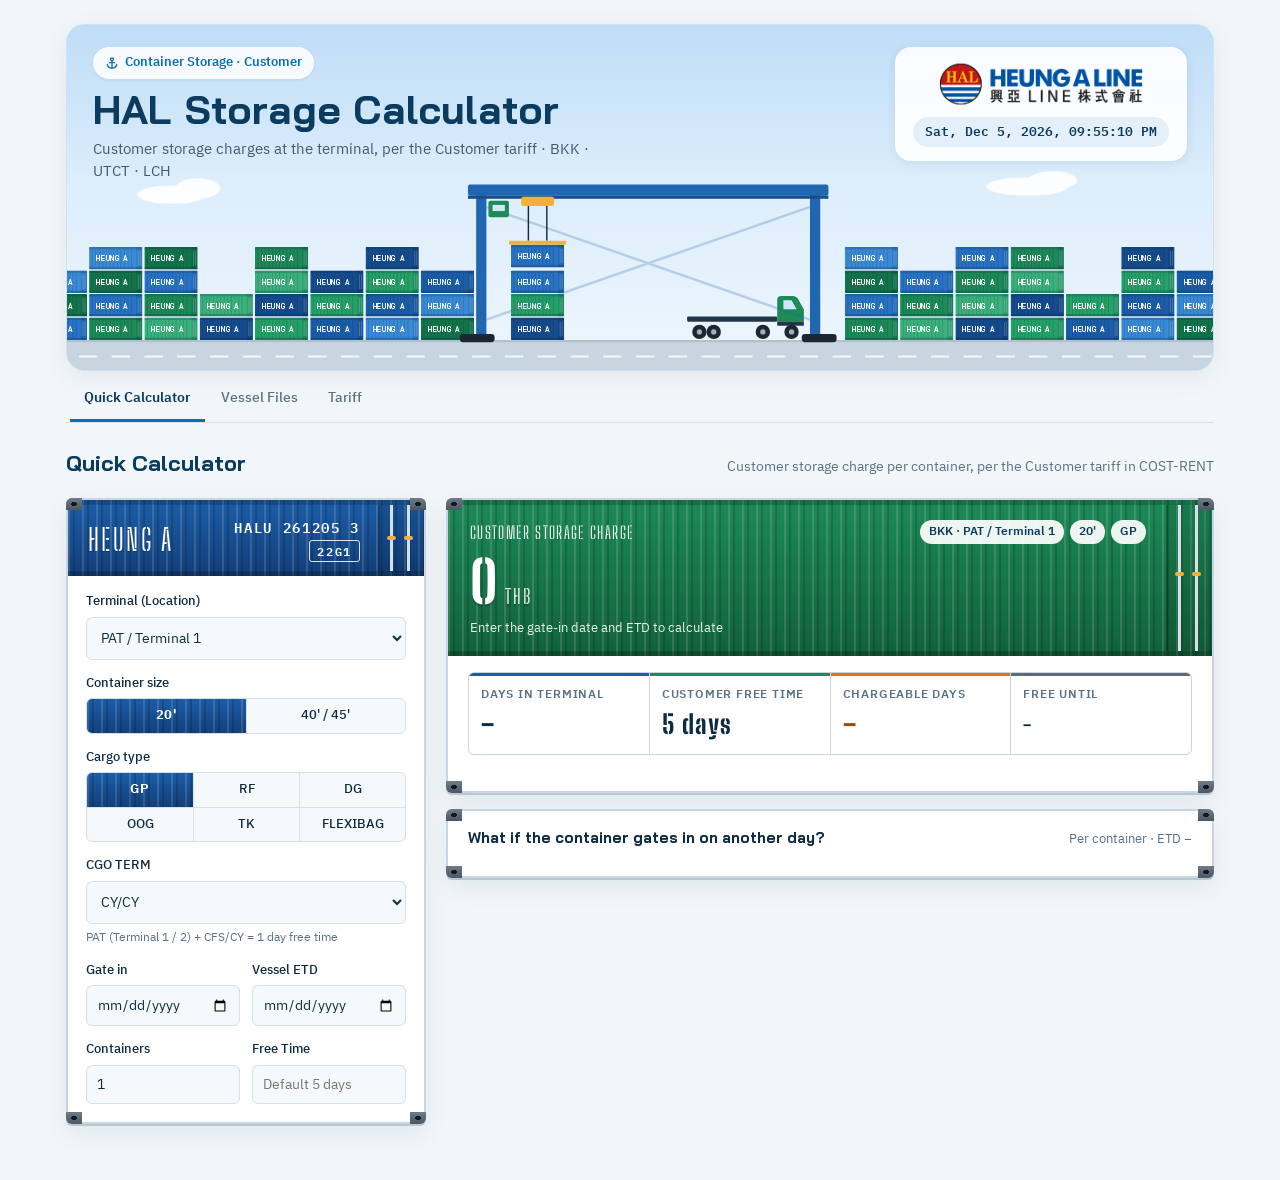
==== commit 871a3cc3: "PAT + CFS/CY free time is 1 day (was 0) Single PAT_CFS_FT constant drives the customer free time on " ====
--- a/index.html
+++ b/index.html
@@ -7,7 +7,7 @@
 <link rel="preconnect" href="https://fonts.googleapis.com">
 <link rel="preconnect" href="https://fonts.gstatic.com" crossorigin>
 <link rel="stylesheet" href="https://fonts.googleapis.com/css2?family=Bai+Jamjuree:wght@500;600;700&family=IBM+Plex+Sans+Thai:wght@400;500;600&family=IBM+Plex+Mono:wght@400;500;600&family=Big+Shoulders+Stencil+Display:wght@700;800&display=swap">
-<link rel="stylesheet" href="assets/app.css?v=20261013o">
+<link rel="stylesheet" href="assets/app.css?v=20261013p">
 </head>
 <body>
 <header class="hero">
@@ -19,7 +19,7 @@
         <p>Customer storage charges at the terminal, per the Customer tariff · BKK · UTCT · LCH</p>
       </div>
       <div class="hero-brand">
-        <img class="brand-logo" src="logo.png?v=20261013o" alt="Heung-A Line 興亞LINE株式會社" width="234" height="53">
+        <img class="brand-logo" src="logo.png?v=20261013p" alt="Heung-A Line 興亞LINE株式會社" width="234" height="53">
         <span class="hero-clock" id="hero-clock">&nbsp;</span>
       </div>
     </div>
@@ -66,7 +66,7 @@
     <div class="field">
       <label for="q-cgo">CGO TERM</label>
       <select id="q-cgo"><option value="CY/CY">CY/CY</option><option value="CFS/CY">CFS/CY</option></select>
-      <small>PAT (Terminal 1 / 2) + CFS/CY = no free time (0 days)</small>
+      <small>PAT (Terminal 1 / 2) + CFS/CY = 1 day free time</small>
     </div>
     <div class="row2">
       <div class="field"><label for="q-in">Gate in</label><input type="date" id="q-in"></div>
@@ -109,8 +109,8 @@
 </section>
 </main>
 
-<script src="assets/core.js?v=20261013o"></script>
-<script src="assets/hero.js?v=20261013o"></script>
-<script src="assets/quick.js?v=20261013o"></script>
+<script src="assets/core.js?v=20261013p"></script>
+<script src="assets/hero.js?v=20261013p"></script>
+<script src="assets/quick.js?v=20261013p"></script>
 </body>
 </html>
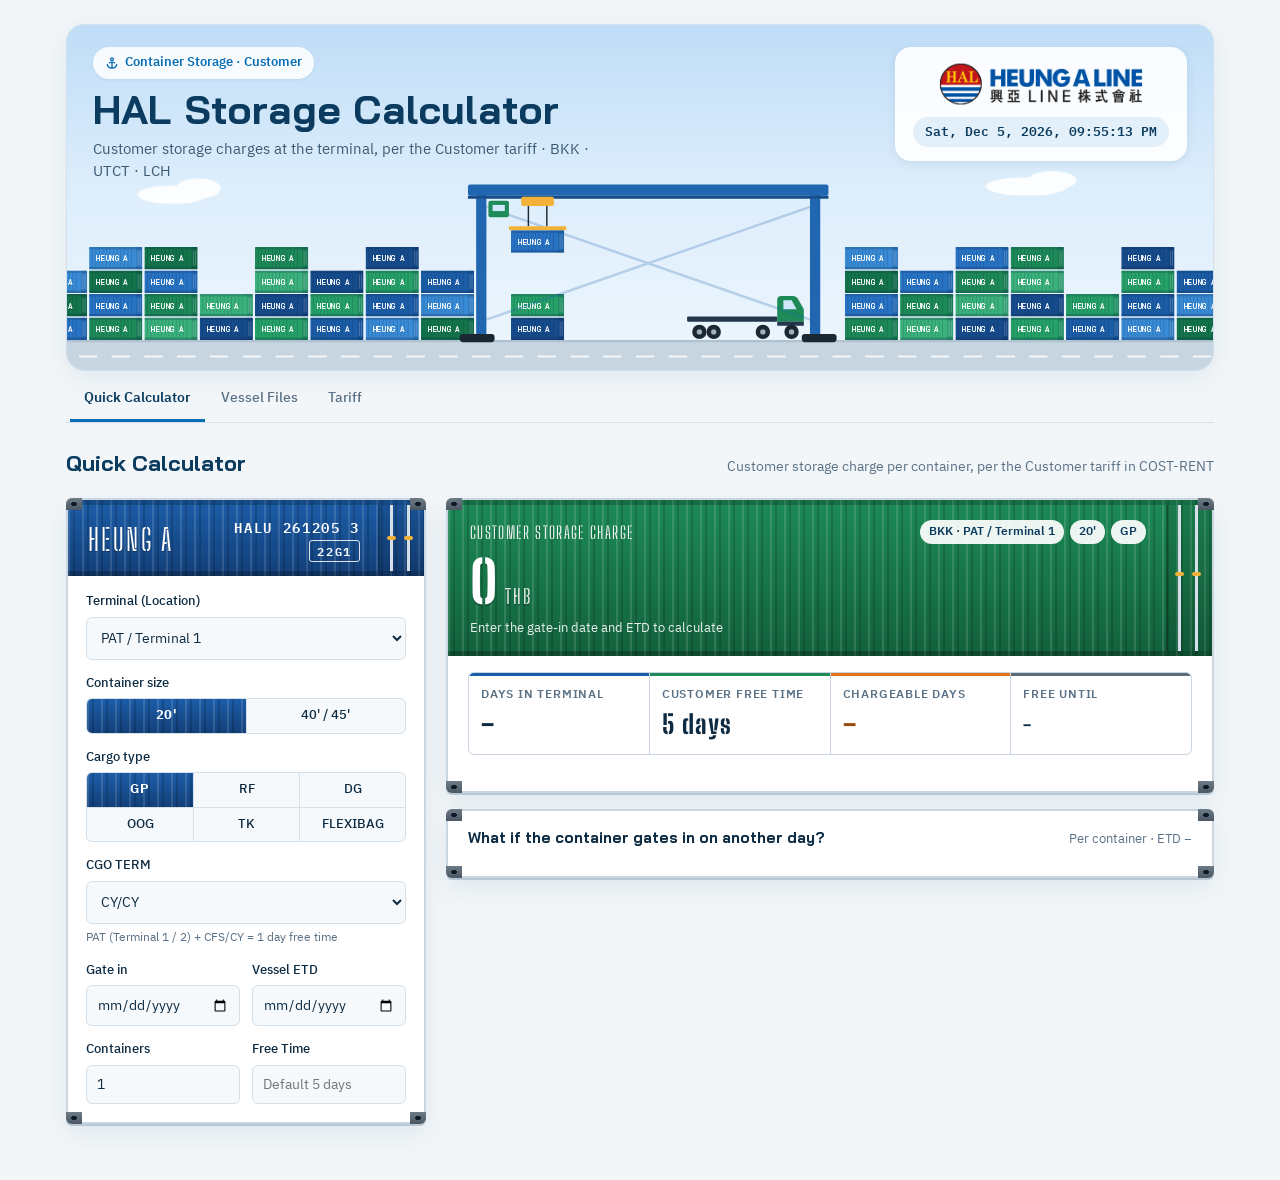
==== commit 49866a0b: "Vessel Files: draft billing emails for Outlook - "Draft billing emails" builds one draft per booking" ====
--- a/index.html
+++ b/index.html
@@ -7,7 +7,7 @@
 <link rel="preconnect" href="https://fonts.googleapis.com">
 <link rel="preconnect" href="https://fonts.gstatic.com" crossorigin>
 <link rel="stylesheet" href="https://fonts.googleapis.com/css2?family=Bai+Jamjuree:wght@500;600;700&family=IBM+Plex+Sans+Thai:wght@400;500;600&family=IBM+Plex+Mono:wght@400;500;600&family=Big+Shoulders+Stencil+Display:wght@700;800&display=swap">
-<link rel="stylesheet" href="assets/app.css?v=20261013p">
+<link rel="stylesheet" href="assets/app.css?v=20261015a">
 </head>
 <body>
 <header class="hero">
@@ -19,7 +19,7 @@
         <p>Customer storage charges at the terminal, per the Customer tariff · BKK · UTCT · LCH</p>
       </div>
       <div class="hero-brand">
-        <img class="brand-logo" src="logo.png?v=20261013p" alt="Heung-A Line 興亞LINE株式會社" width="234" height="53">
+        <img class="brand-logo" src="logo.png?v=20261015a" alt="Heung-A Line 興亞LINE株式會社" width="234" height="53">
         <span class="hero-clock" id="hero-clock">&nbsp;</span>
       </div>
     </div>
@@ -109,8 +109,8 @@
 </section>
 </main>
 
-<script src="assets/core.js?v=20261013p"></script>
-<script src="assets/hero.js?v=20261013p"></script>
-<script src="assets/quick.js?v=20261013p"></script>
+<script src="assets/core.js?v=20261015a"></script>
+<script src="assets/hero.js?v=20261015a"></script>
+<script src="assets/quick.js?v=20261015a"></script>
 </body>
 </html>
--- a/assets/app.css
+++ b/assets/app.css
@@ -301,3 +301,14 @@
 /* keep form fields inside the container box on narrow screens */
 .qc .row2{grid-template-columns:minmax(0,1fr) minmax(0,1fr)}
 .qc input,.qc select{min-width:0;max-width:100%}
+
+/* billing email drafts */
+.mail{margin:6px 0 18px}
+.mail .mnote{margin:0 0 10px;max-width:90ch}
+.mail .miss{color:var(--accent-ink)}
+.mailt td{vertical-align:middle}
+.mailt input{width:100%;min-width:200px;min-height:30px;padding:3px 8px;background:var(--sunken);border:1px solid var(--line);border-radius:4px;font:inherit;font-size:12.5px}
+.mailt input.miss{border-color:var(--accent);border-style:dashed}
+.mact{display:flex;gap:6px;flex-wrap:wrap}
+.mprev{margin-top:12px;background:#fff;border:1px solid var(--line);border-radius:var(--r);padding:14px 16px;overflow:auto;color:#000}
+.mprev-h{font-size:13px;color:var(--muted);margin-bottom:12px;padding-bottom:10px;border-bottom:1px solid var(--line);word-break:break-word}
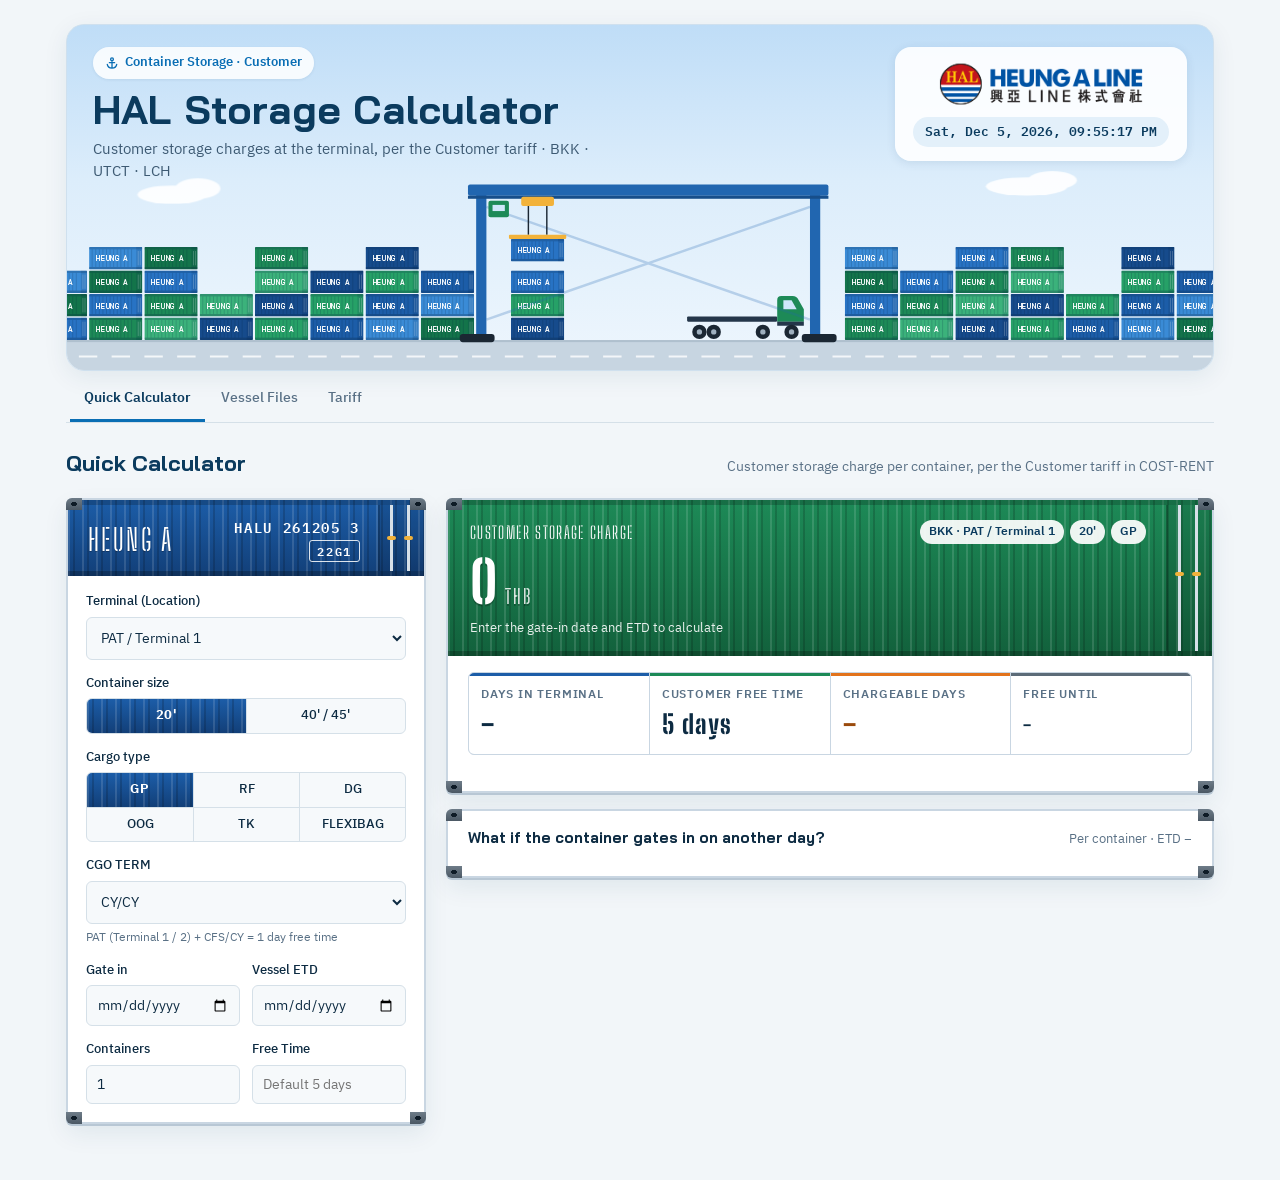
==== commit dbfc2edf: "Billing emails: open Outlook directly, fixed Cc - "Open in Outlook" launches a mailto: link (To, Cc," ====
--- a/index.html
+++ b/index.html
@@ -7,7 +7,7 @@
 <link rel="preconnect" href="https://fonts.googleapis.com">
 <link rel="preconnect" href="https://fonts.gstatic.com" crossorigin>
 <link rel="stylesheet" href="https://fonts.googleapis.com/css2?family=Bai+Jamjuree:wght@500;600;700&family=IBM+Plex+Sans+Thai:wght@400;500;600&family=IBM+Plex+Mono:wght@400;500;600&family=Big+Shoulders+Stencil+Display:wght@700;800&display=swap">
-<link rel="stylesheet" href="assets/app.css?v=20261015a">
+<link rel="stylesheet" href="assets/app.css?v=20261015c">
 </head>
 <body>
 <header class="hero">
@@ -19,7 +19,7 @@
         <p>Customer storage charges at the terminal, per the Customer tariff · BKK · UTCT · LCH</p>
       </div>
       <div class="hero-brand">
-        <img class="brand-logo" src="logo.png?v=20261015a" alt="Heung-A Line 興亞LINE株式會社" width="234" height="53">
+        <img class="brand-logo" src="logo.png?v=20261015c" alt="Heung-A Line 興亞LINE株式會社" width="234" height="53">
         <span class="hero-clock" id="hero-clock">&nbsp;</span>
       </div>
     </div>
@@ -109,8 +109,8 @@
 </section>
 </main>
 
-<script src="assets/core.js?v=20261015a"></script>
-<script src="assets/hero.js?v=20261015a"></script>
-<script src="assets/quick.js?v=20261015a"></script>
+<script src="assets/core.js?v=20261015c"></script>
+<script src="assets/hero.js?v=20261015c"></script>
+<script src="assets/quick.js?v=20261015c"></script>
 </body>
 </html>
--- a/assets/app.css
+++ b/assets/app.css
@@ -312,3 +312,4 @@
 .mact{display:flex;gap:6px;flex-wrap:wrap}
 .mprev{margin-top:12px;background:#fff;border:1px solid var(--line);border-radius:var(--r);padding:14px 16px;overflow:auto;color:#000}
 .mprev-h{font-size:13px;color:var(--muted);margin-bottom:12px;padding-bottom:10px;border-bottom:1px solid var(--line);word-break:break-word}
+.mailt input.mcc{min-width:330px}
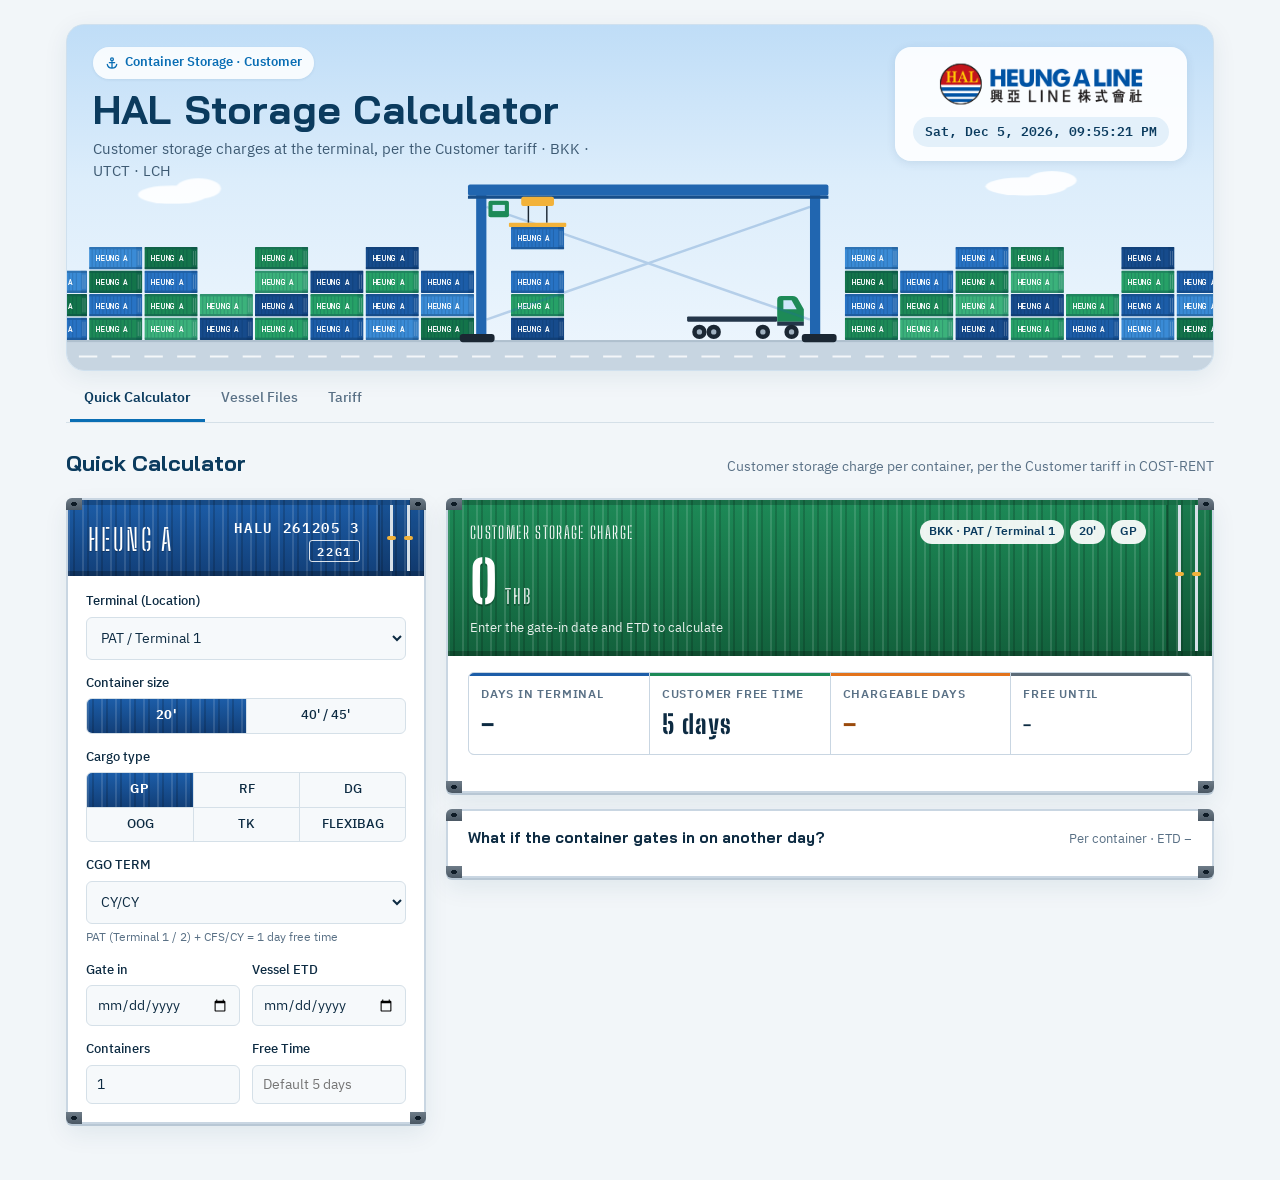
==== commit 51e769e2: "Open billing drafts in Outlook classic via a small local helper - tools/: halmail.vbs + halmail.ps1 " ====
--- a/index.html
+++ b/index.html
@@ -7,7 +7,7 @@
 <link rel="preconnect" href="https://fonts.googleapis.com">
 <link rel="preconnect" href="https://fonts.gstatic.com" crossorigin>
 <link rel="stylesheet" href="https://fonts.googleapis.com/css2?family=Bai+Jamjuree:wght@500;600;700&family=IBM+Plex+Sans+Thai:wght@400;500;600&family=IBM+Plex+Mono:wght@400;500;600&family=Big+Shoulders+Stencil+Display:wght@700;800&display=swap">
-<link rel="stylesheet" href="assets/app.css?v=20261015c">
+<link rel="stylesheet" href="assets/app.css?v=20261015d">
 </head>
 <body>
 <header class="hero">
@@ -19,7 +19,7 @@
         <p>Customer storage charges at the terminal, per the Customer tariff · BKK · UTCT · LCH</p>
       </div>
       <div class="hero-brand">
-        <img class="brand-logo" src="logo.png?v=20261015c" alt="Heung-A Line 興亞LINE株式會社" width="234" height="53">
+        <img class="brand-logo" src="logo.png?v=20261015d" alt="Heung-A Line 興亞LINE株式會社" width="234" height="53">
         <span class="hero-clock" id="hero-clock">&nbsp;</span>
       </div>
     </div>
@@ -109,8 +109,8 @@
 </section>
 </main>
 
-<script src="assets/core.js?v=20261015c"></script>
-<script src="assets/hero.js?v=20261015c"></script>
-<script src="assets/quick.js?v=20261015c"></script>
+<script src="assets/core.js?v=20261015d"></script>
+<script src="assets/hero.js?v=20261015d"></script>
+<script src="assets/quick.js?v=20261015d"></script>
 </body>
 </html>
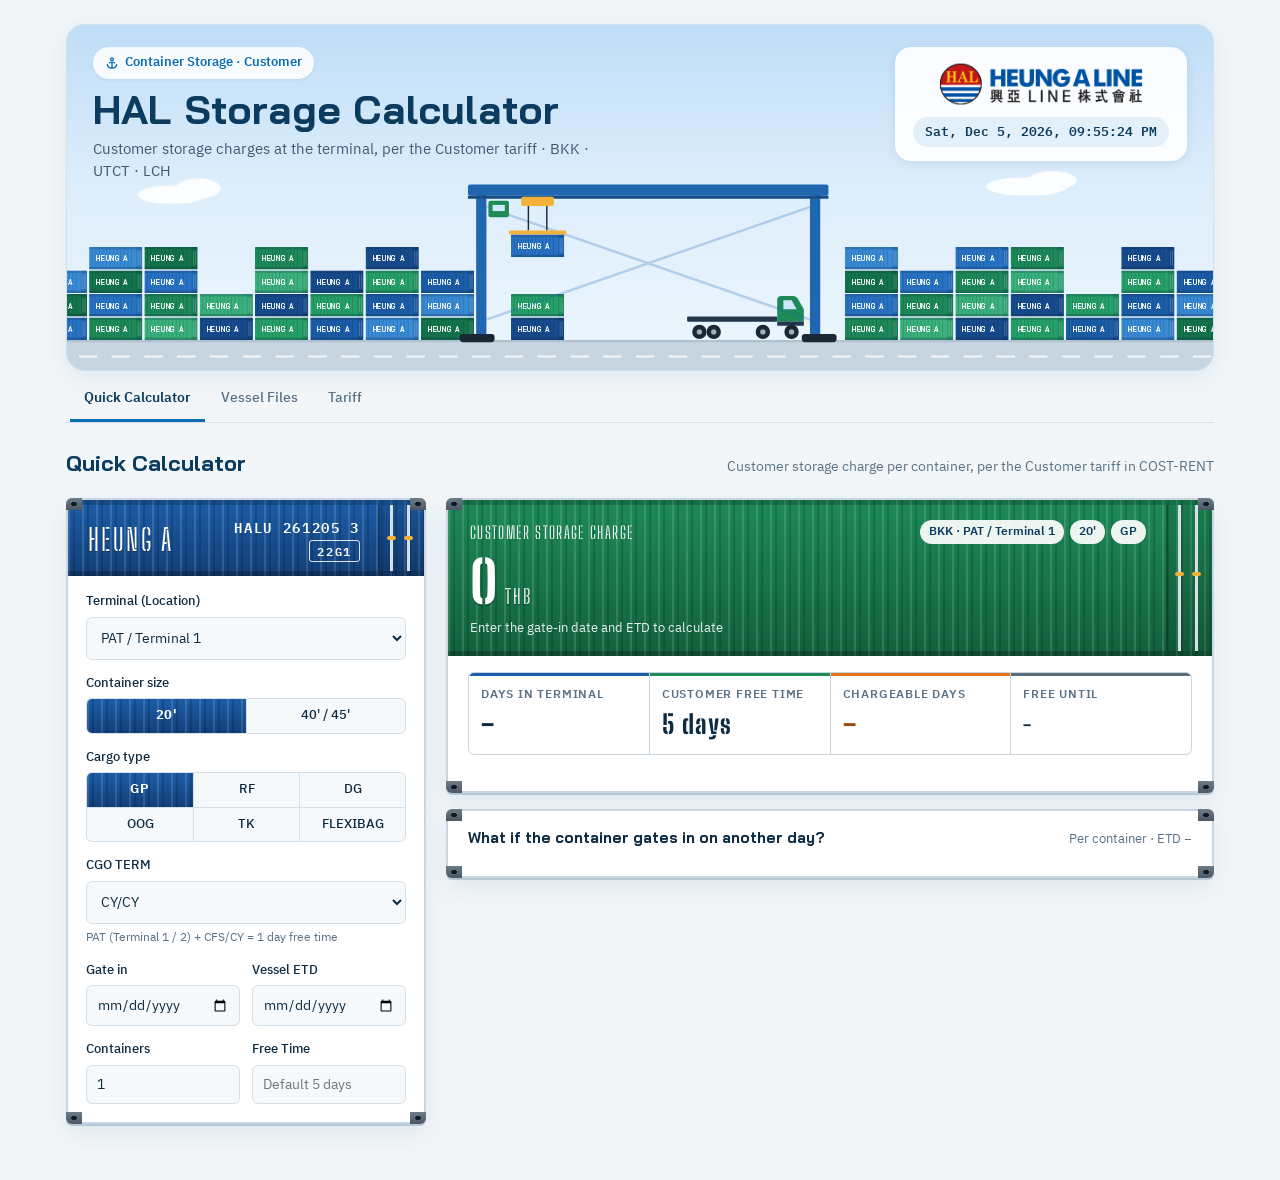
==== commit 59ca4d4b: "Outlook classic helper is now the default for Open in Outlook The checkbox starts ticked (can be unt" ====
--- a/index.html
+++ b/index.html
@@ -7,7 +7,7 @@
 <link rel="preconnect" href="https://fonts.googleapis.com">
 <link rel="preconnect" href="https://fonts.gstatic.com" crossorigin>
 <link rel="stylesheet" href="https://fonts.googleapis.com/css2?family=Bai+Jamjuree:wght@500;600;700&family=IBM+Plex+Sans+Thai:wght@400;500;600&family=IBM+Plex+Mono:wght@400;500;600&family=Big+Shoulders+Stencil+Display:wght@700;800&display=swap">
-<link rel="stylesheet" href="assets/app.css?v=20261015d">
+<link rel="stylesheet" href="assets/app.css?v=20261015e">
 </head>
 <body>
 <header class="hero">
@@ -19,7 +19,7 @@
         <p>Customer storage charges at the terminal, per the Customer tariff · BKK · UTCT · LCH</p>
       </div>
       <div class="hero-brand">
-        <img class="brand-logo" src="logo.png?v=20261015d" alt="Heung-A Line 興亞LINE株式會社" width="234" height="53">
+        <img class="brand-logo" src="logo.png?v=20261015e" alt="Heung-A Line 興亞LINE株式會社" width="234" height="53">
         <span class="hero-clock" id="hero-clock">&nbsp;</span>
       </div>
     </div>
@@ -109,8 +109,8 @@
 </section>
 </main>
 
-<script src="assets/core.js?v=20261015d"></script>
-<script src="assets/hero.js?v=20261015d"></script>
-<script src="assets/quick.js?v=20261015d"></script>
+<script src="assets/core.js?v=20261015e"></script>
+<script src="assets/hero.js?v=20261015e"></script>
+<script src="assets/quick.js?v=20261015e"></script>
 </body>
 </html>
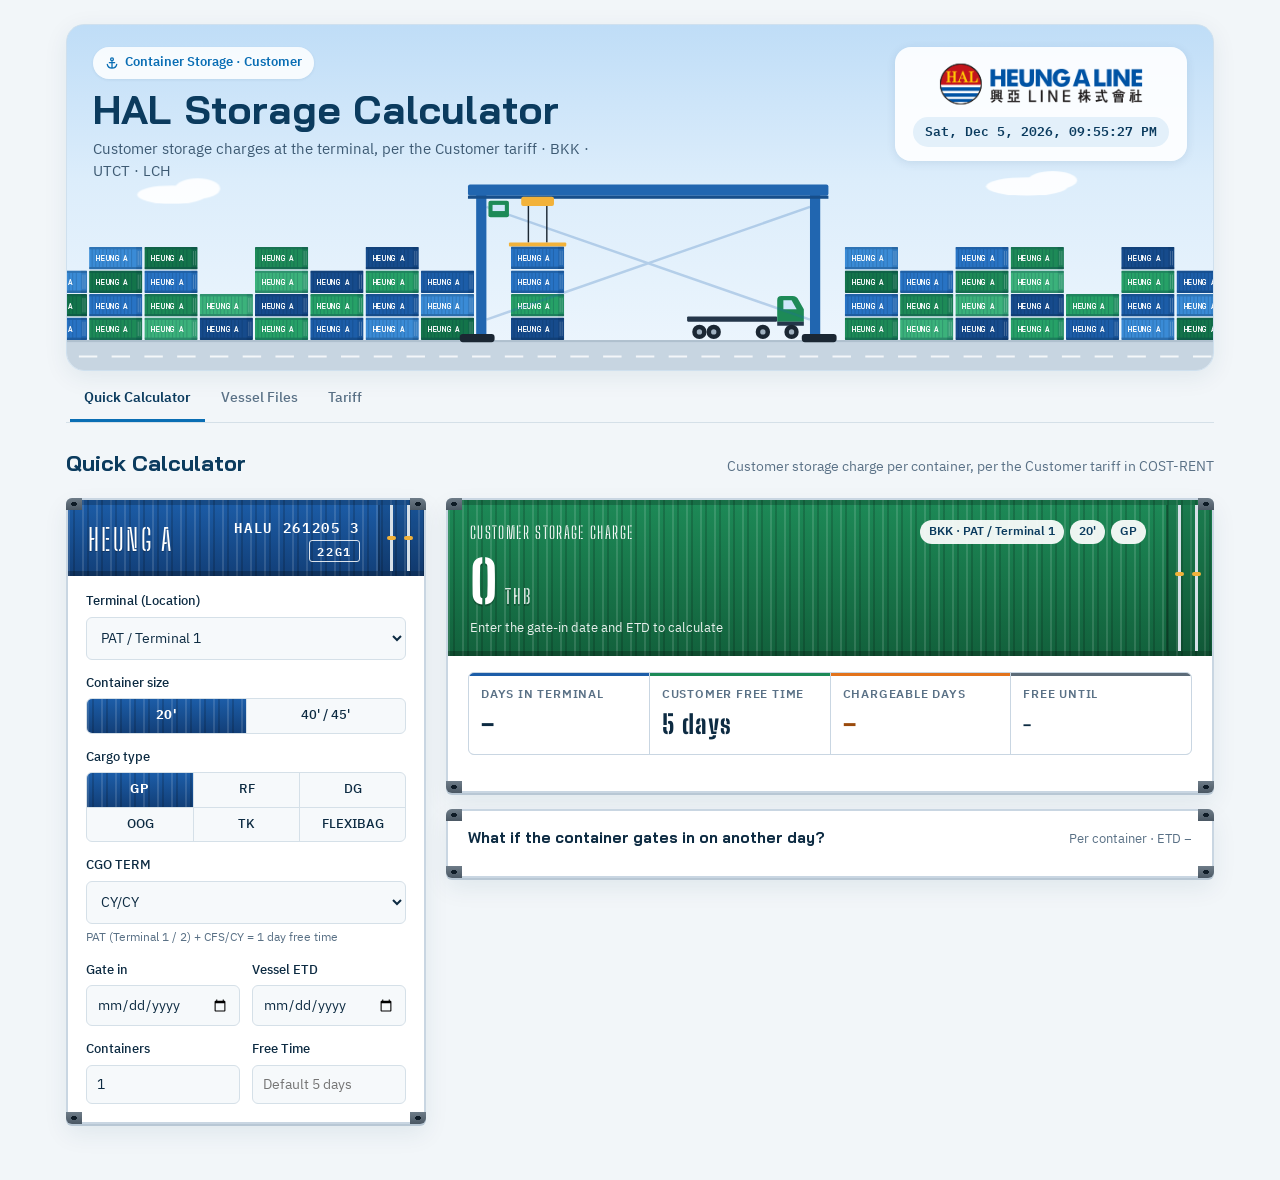
==== commit cb99dd07: "Outlook classic helper: pass the draft through the clipboard A browser set to "ask where to save eac" ====
--- a/index.html
+++ b/index.html
@@ -7,7 +7,7 @@
 <link rel="preconnect" href="https://fonts.googleapis.com">
 <link rel="preconnect" href="https://fonts.gstatic.com" crossorigin>
 <link rel="stylesheet" href="https://fonts.googleapis.com/css2?family=Bai+Jamjuree:wght@500;600;700&family=IBM+Plex+Sans+Thai:wght@400;500;600&family=IBM+Plex+Mono:wght@400;500;600&family=Big+Shoulders+Stencil+Display:wght@700;800&display=swap">
-<link rel="stylesheet" href="assets/app.css?v=20261015e">
+<link rel="stylesheet" href="assets/app.css?v=20261015g">
 </head>
 <body>
 <header class="hero">
@@ -19,7 +19,7 @@
         <p>Customer storage charges at the terminal, per the Customer tariff · BKK · UTCT · LCH</p>
       </div>
       <div class="hero-brand">
-        <img class="brand-logo" src="logo.png?v=20261015e" alt="Heung-A Line 興亞LINE株式會社" width="234" height="53">
+        <img class="brand-logo" src="logo.png?v=20261015g" alt="Heung-A Line 興亞LINE株式會社" width="234" height="53">
         <span class="hero-clock" id="hero-clock">&nbsp;</span>
       </div>
     </div>
@@ -109,8 +109,8 @@
 </section>
 </main>
 
-<script src="assets/core.js?v=20261015e"></script>
-<script src="assets/hero.js?v=20261015e"></script>
-<script src="assets/quick.js?v=20261015e"></script>
+<script src="assets/core.js?v=20261015g"></script>
+<script src="assets/hero.js?v=20261015g"></script>
+<script src="assets/quick.js?v=20261015g"></script>
 </body>
 </html>
